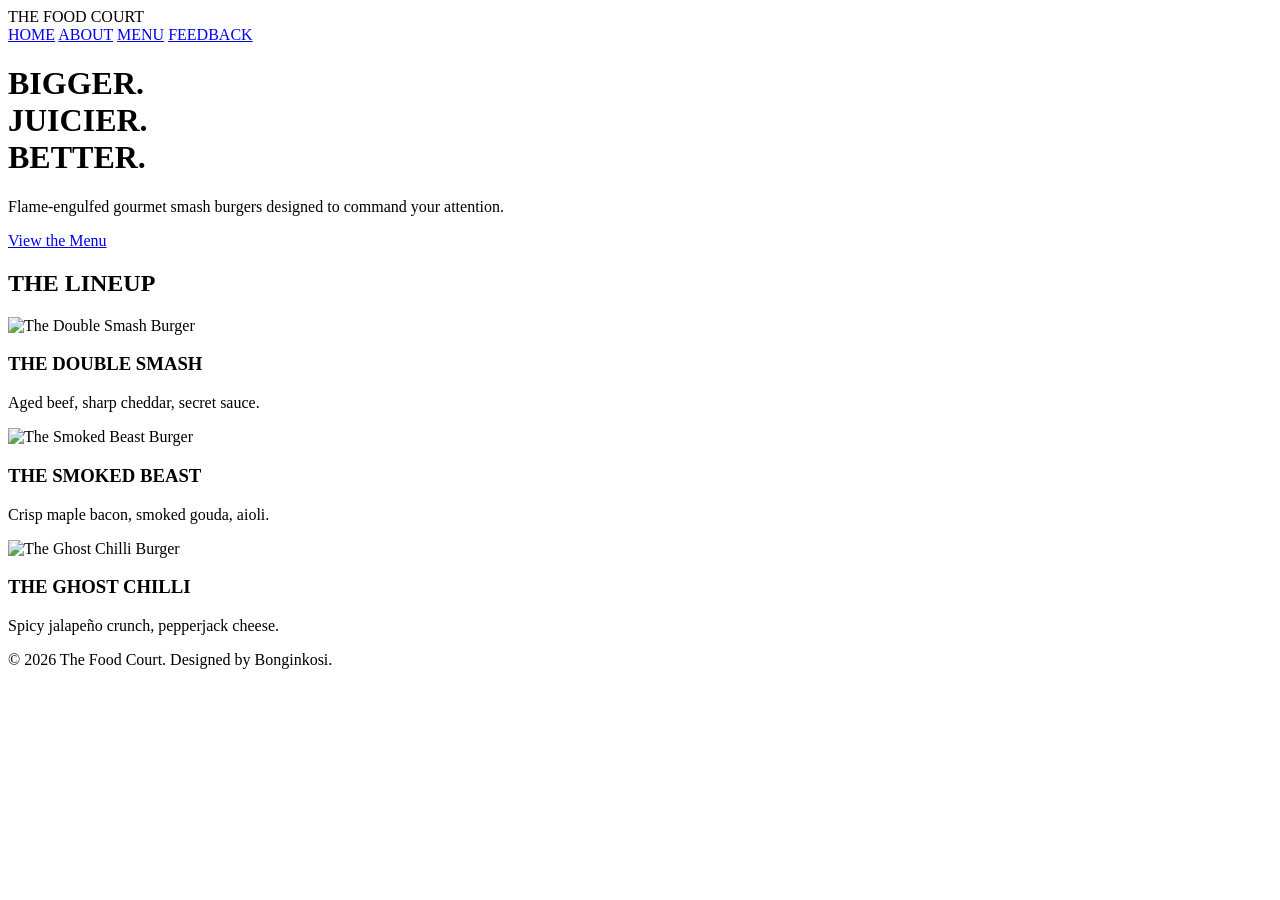
==== index.html @ fcefb210 "initial commit" ====
<!DOCTYPE html>
<html lang="en">
<head>
    <meta charset="UTF-8">
    <meta name="viewport" content="width=device-width, initial-scale=1.0">
    <title>Bigger. Juicier. Better. | The Food Court</title>
    <!-- Importing premium modern fonts (Syne & Inter) -->
    <link rel="preconnect" href="https://googleapis.com">
    <link rel="preconnect" href="https://gstatic.com" crossorigin>
    <link href="https://googleapis.com/css2?family=Inter:wght@400;600&family=Syne:wght@800&display=swap" rel="stylesheet">
    <link rel="stylesheet" href="burger.css">
</head>
<body>

    <!-- Premium Clean Navbar -->
    <nav class="navbar">
        <div class="logo">THE FOOD COURT</div>
        <div class="nav-links">
            <a href="home.html" class="active">HOME</a>
            <a href="about.html">ABOUT</a>
            <a href="menu.html">MENU</a>
            <a href="feedback.html">FEEDBACK</a>
        </div>
    </nav>

    <!-- Ultra-Bold Hero Section with direct-fetch background image -->
    <header class="hero">
        <div class="hero-content">
            <h1>BIGGER.<br>JUICIER.<br><span class="highlight">BETTER.</span></h1>
            <p>Flame-engulfed gourmet smash burgers designed to command your attention.</p>
            <a href="menu.html" class="cta-btn">View the Menu</a>
        </div>
    </header>

    <!-- High-Impact Image Grid with direct-fetch images -->
    <main class="container">
        <section class="gallery-section">
            <h2 class="section-title">THE LINEUP</h2>
            <div class="burger-grid">
                
                <div class="burger-card">
                    <div class="img-wrapper">
                        <!-- Direct web link for The Double Smash -->
                        <img src="https://unsplash.com" alt="The Double Smash Burger">
                    </div>
                    <div class="card-info">
                        <h3>THE DOUBLE SMASH</h3>
                        <p>Aged beef, sharp cheddar, secret sauce.</p>
                    </div>
                </div>
                
                <div class="burger-card">
                    <div class="img-wrapper">
                        <!-- Direct web link for The Smoked Beast -->
                        <img src="https://unsplash.com" alt="The Smoked Beast Burger">
                    </div>
                    <div class="card-info">
                        <h3>THE SMOKED BEAST</h3>
                        <p>Crisp maple bacon, smoked gouda, aioli.</p>
                    </div>
                </div>
                
                <div class="burger-card">
                    <div class="img-wrapper">
                        <!-- Direct web link for The Ghost Chilli -->
                        <img src="https://unsplash.com" alt="The Ghost Chilli Burger">
                    </div>
                    <div class="card-info">
                        <h3>THE GHOST CHILLI</h3>
                        <p>Spicy jalapeño crunch, pepperjack cheese.</p>
                    </div>
                </div>

            </div>
        </section>
    </main>

    <footer>
        <p>&copy; 2026 The Food Court. Designed by Bonginkosi.</p>
    </footer>

</body>
</html>
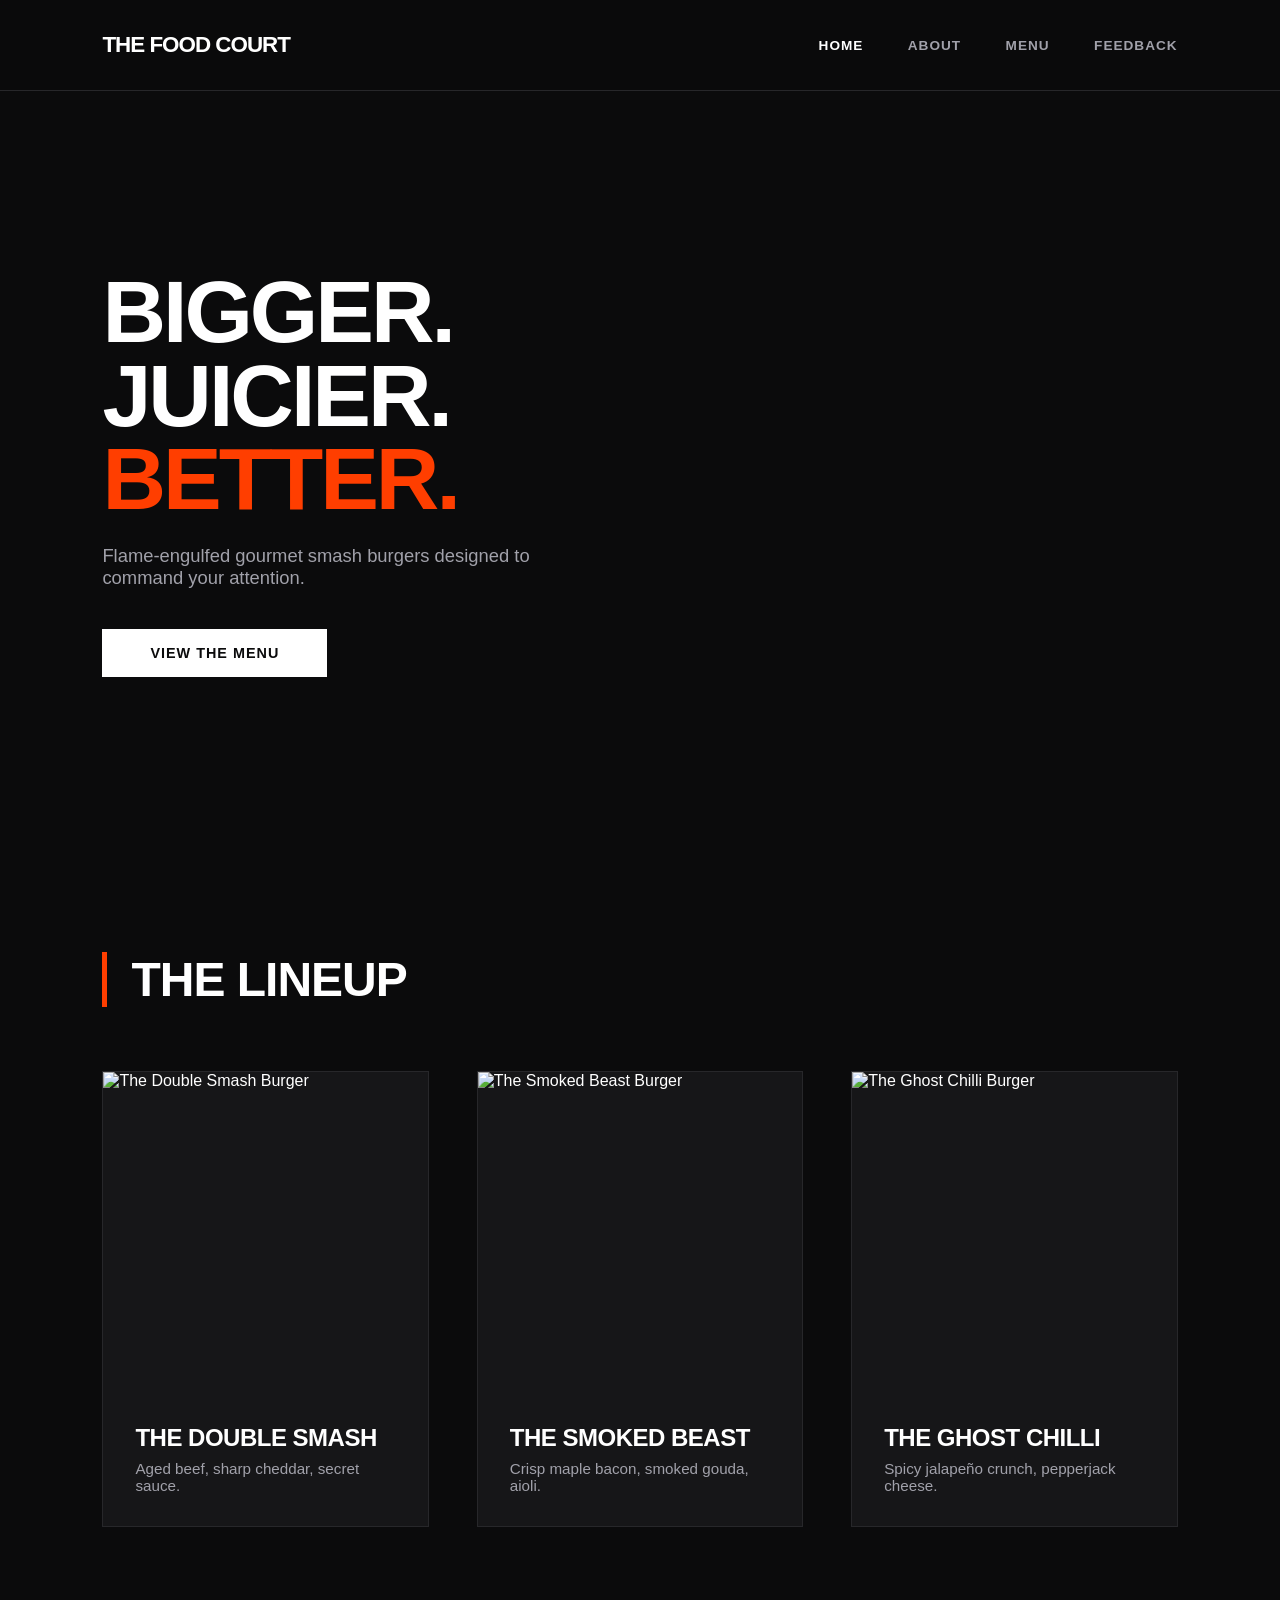
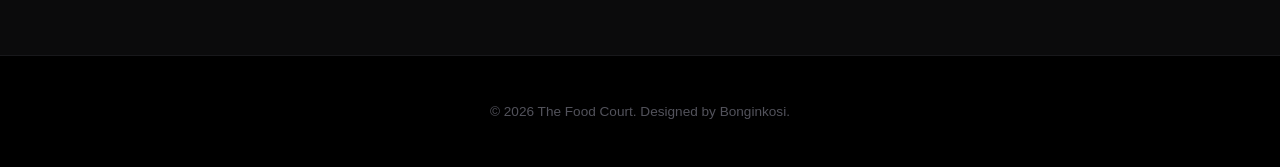
==== commit 541ec5d3: "changedburger.css" ====
--- a/index.html
+++ b/index.html
@@ -8,7 +8,7 @@
     <link rel="preconnect" href="https://googleapis.com">
     <link rel="preconnect" href="https://gstatic.com" crossorigin>
     <link href="https://googleapis.com/css2?family=Inter:wght@400;600&family=Syne:wght@800&display=swap" rel="stylesheet">
-    <link rel="stylesheet" href="burger.css">
+    <link rel="stylesheet" href="index.css">
 </head>
 <body>
 
@@ -81,4 +81,3 @@
 
 </body>
 </html>
-
--- a/index.css
+++ b/index.css
@@ -0,0 +1,194 @@
+/* --- Design Framework Settings --- */
+:root {
+    --primary-fire: #ff3e00;     /* Intense Neon Red-Orange */
+    --pitch-black: #0b0b0c;      /* Immersive Dark Background */
+    --card-gray: #161618;        /* Matte Dark Surface */
+    --text-white: #ffffff;
+    --text-muted: #a1a1aa;
+    --font-display: 'Syne', sans-serif; /* Massive, modern structural font */
+    --font-body: 'Inter', sans-serif;     /* Clean, neutral geometric font */
+}
+
+/* --- Base Reset --- */
+* {
+    margin: 0;
+    padding: 0;
+    box-sizing: border-box;
+}
+
+body {
+    font-family: var(--font-body);
+    background-color: var(--pitch-black);
+    color: var(--text-white);
+    overflow-x: hidden;
+    -webkit-font-smoothing: antialiased;
+}
+
+/* --- Clean Modern Navigation --- */
+.navbar {
+    display: flex;
+    justify-content: space-between;
+    align-items: center;
+    padding: 2rem 8%;
+    background-color: rgba(11, 11, 12, 0.95);
+    backdrop-filter: blur(10px);
+    position: sticky;
+    top: 0;
+    z-index: 1000;
+    border-bottom: 1px solid #27272a;
+}
+
+.navbar .logo {
+    font-family: var(--font-display);
+    font-size: 1.4rem;
+    font-weight: 800;
+    letter-spacing: -1px;
+}
+
+.nav-links a {
+    color: var(--text-muted);
+    text-decoration: none;
+    font-weight: 600;
+    font-size: 0.85rem;
+    margin-left: 2.5rem;
+    letter-spacing: 1px;
+    transition: color 0.2s ease;
+}
+
+.nav-links a:hover, .nav-links a.active {
+    color: var(--text-white);
+}
+
+/* --- High-Impact Hero Layout (Direct Web Fetch Image) --- */
+.hero {
+    background: linear-gradient(to right, rgba(11, 11, 12, 0.9) 40%, rgba(11, 11, 12, 0.3)), 
+                url('https://unsplash.com') no-repeat center center/cover;
+    height: 85vh;
+    display: flex;
+    align-items: center;
+    padding: 0 8%;
+}
+
+.hero-content {
+    max-width: 650px;
+    text-align: left;
+}
+
+.hero-content h1 {
+    font-family: var(--font-display);
+    font-size: 5.5rem;
+    line-height: 0.95;
+    font-weight: 800;
+    letter-spacing: -3px;
+    margin-bottom: 1.5rem;
+}
+
+.hero-content .highlight {
+    color: var(--primary-fire);
+}
+
+.hero-content p {
+    font-size: 1.15rem;
+    color: var(--text-muted);
+    margin-bottom: 2.5rem;
+    max-width: 500px;
+}
+
+.cta-btn {
+    display: inline-block;
+    background-color: var(--text-white);
+    color: var(--pitch-black);
+    padding: 1rem 3rem;
+    text-decoration: none;
+    font-weight: 600;
+    text-transform: uppercase;
+    font-size: 0.9rem;
+    letter-spacing: 1px;
+    transition: background-color 0.2s ease, transform 0.2s ease;
+}
+
+.cta-btn:hover {
+    background-color: var(--primary-fire);
+    color: var(--text-white);
+    transform: translateY(-2px);
+}
+
+/* --- Content & Product Grid --- */
+.container {
+    padding: 6rem 8% 8rem 8%;
+}
+
+.section-title {
+    font-family: var(--font-display);
+    font-size: 3rem;
+    font-weight: 800;
+    letter-spacing: -1px;
+    margin-bottom: 4rem;
+    text-align: left;
+    border-left: 5px solid var(--primary-fire);
+    padding-left: 1.5rem;
+}
+
+.burger-grid {
+    display: grid;
+    grid-template-columns: repeat(auto-fit, minmax(300px, 1fr));
+    gap: 3rem;
+}
+
+.burger-card {
+    background-color: var(--card-gray);
+    border: 1px solid #27272a;
+    overflow: hidden;
+    transition: transform 0.3s cubic-bezier(0.25, 1, 0.5, 1), border-color 0.3s ease;
+}
+
+.burger-card:hover {
+    transform: translateY(-10px);
+    border-color: var(--primary-fire);
+}
+
+/* Image zoom viewport wrapper */
+.img-wrapper {
+    width: 100%;
+    height: 320px;
+    overflow: hidden;
+}
+
+.burger-card img {
+    width: 100%;
+    height: 100%;
+    object-fit: cover;
+    transition: transform 0.5s ease;
+}
+
+.burger-card:hover img {
+    transform: scale(1.08);
+}
+
+.card-info {
+    padding: 2rem;
+}
+
+.burger-card h3 {
+    font-family: var(--font-display);
+    font-size: 1.5rem;
+    font-weight: 800;
+    margin-bottom: 0.5rem;
+    letter-spacing: -0.5px;
+}
+
+.burger-card p {
+    color: var(--text-muted);
+    font-size: 0.95rem;
+}
+
+/* --- Dark Minimal Footer --- */
+footer {
+    background-color: #000;
+    text-align: center;
+    padding: 3rem;
+    font-size: 0.85rem;
+    color: #52525b;
+    border-top: 1px solid #18181b;
+}
+
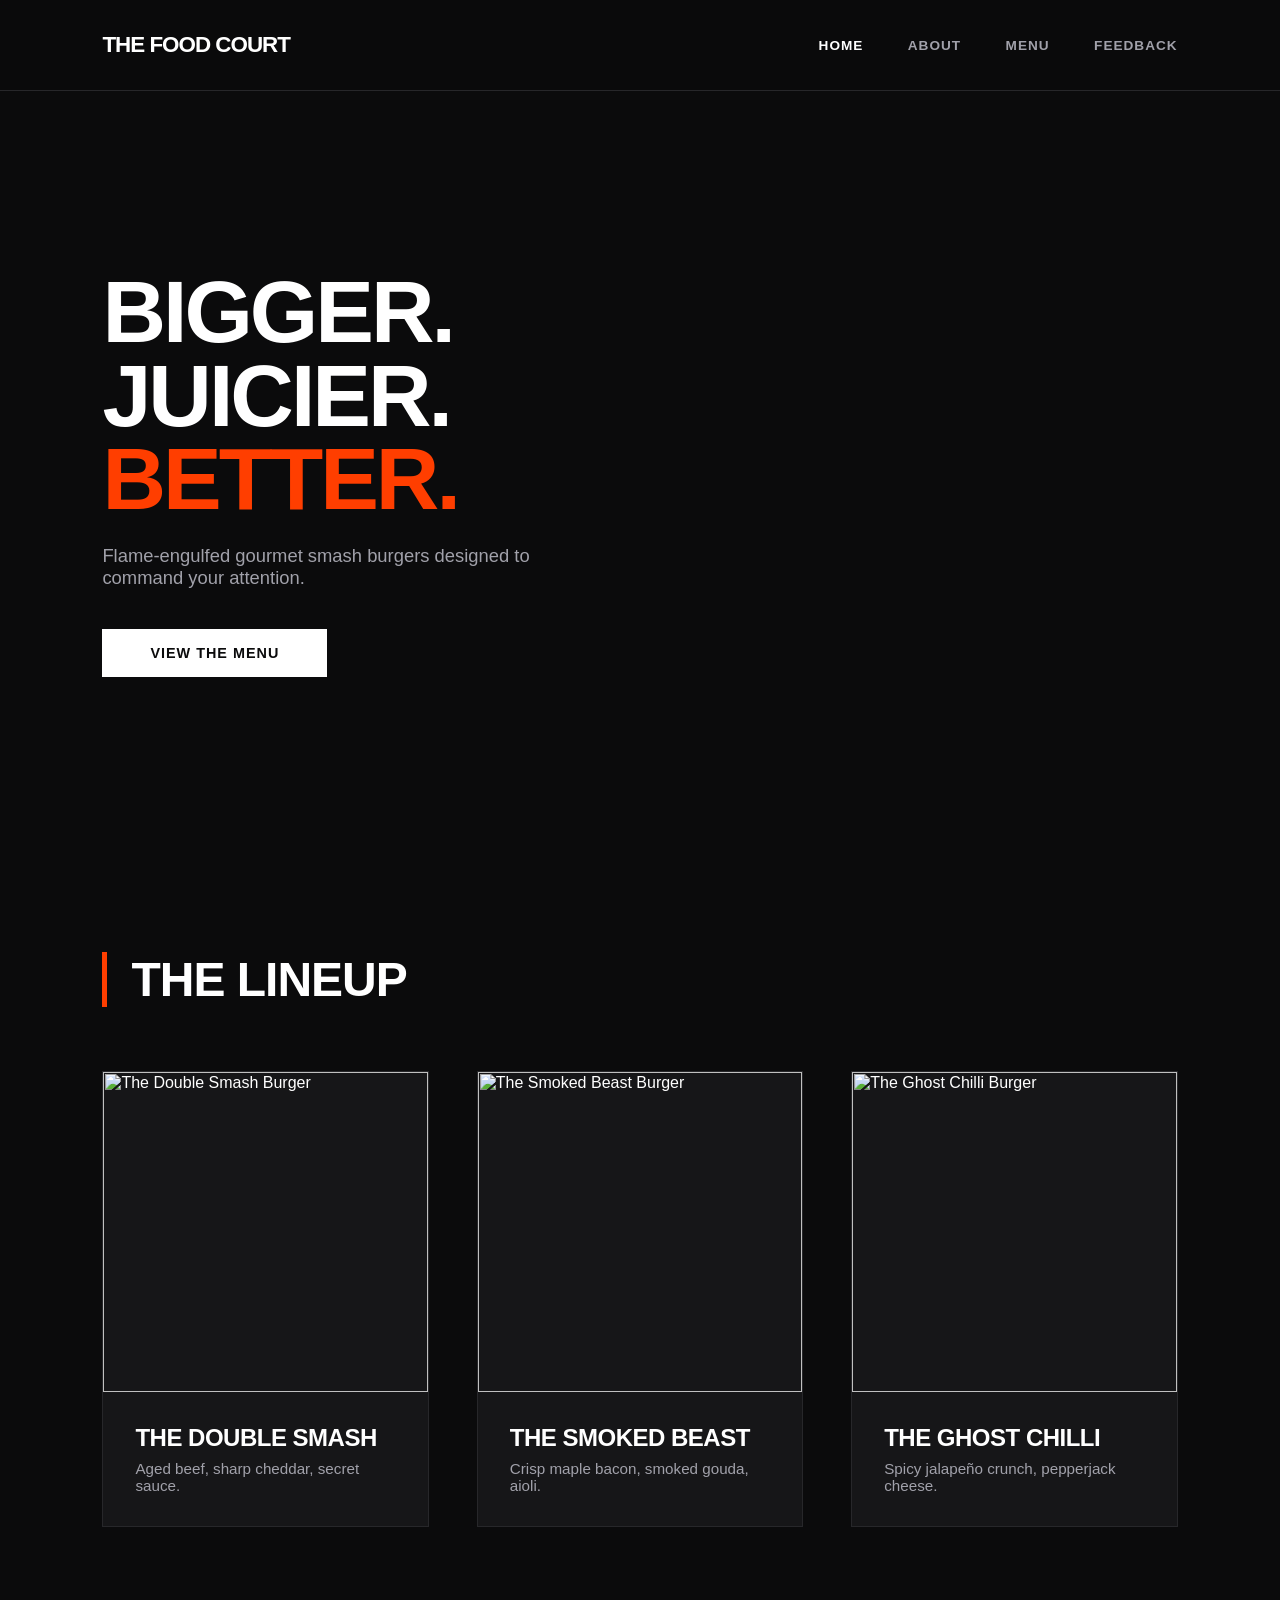
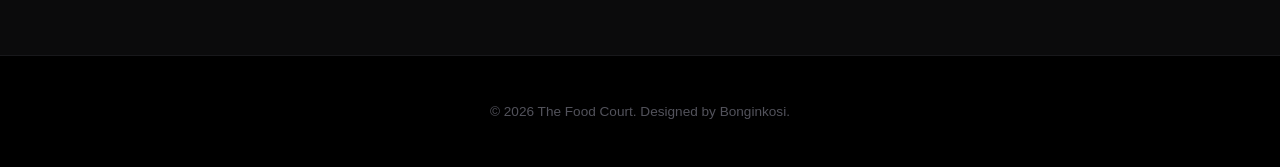
==== commit a98dca12: "fixed the home page" ====
--- a/index.html
+++ b/index.html
@@ -1,4 +1,4 @@
-<!DOCTYPE html>
+<!DOCTYPE htmlu>
 <html lang="en">
 <head>
     <meta charset="UTF-8">
@@ -16,7 +16,7 @@
     <nav class="navbar">
         <div class="logo">THE FOOD COURT</div>
         <div class="nav-links">
-            <a href="home.html" class="active">HOME</a>
+            <a href="index.html" class="active">HOME</a>
             <a href="about.html">ABOUT</a>
             <a href="menu.html">MENU</a>
             <a href="feedback.html">FEEDBACK</a>
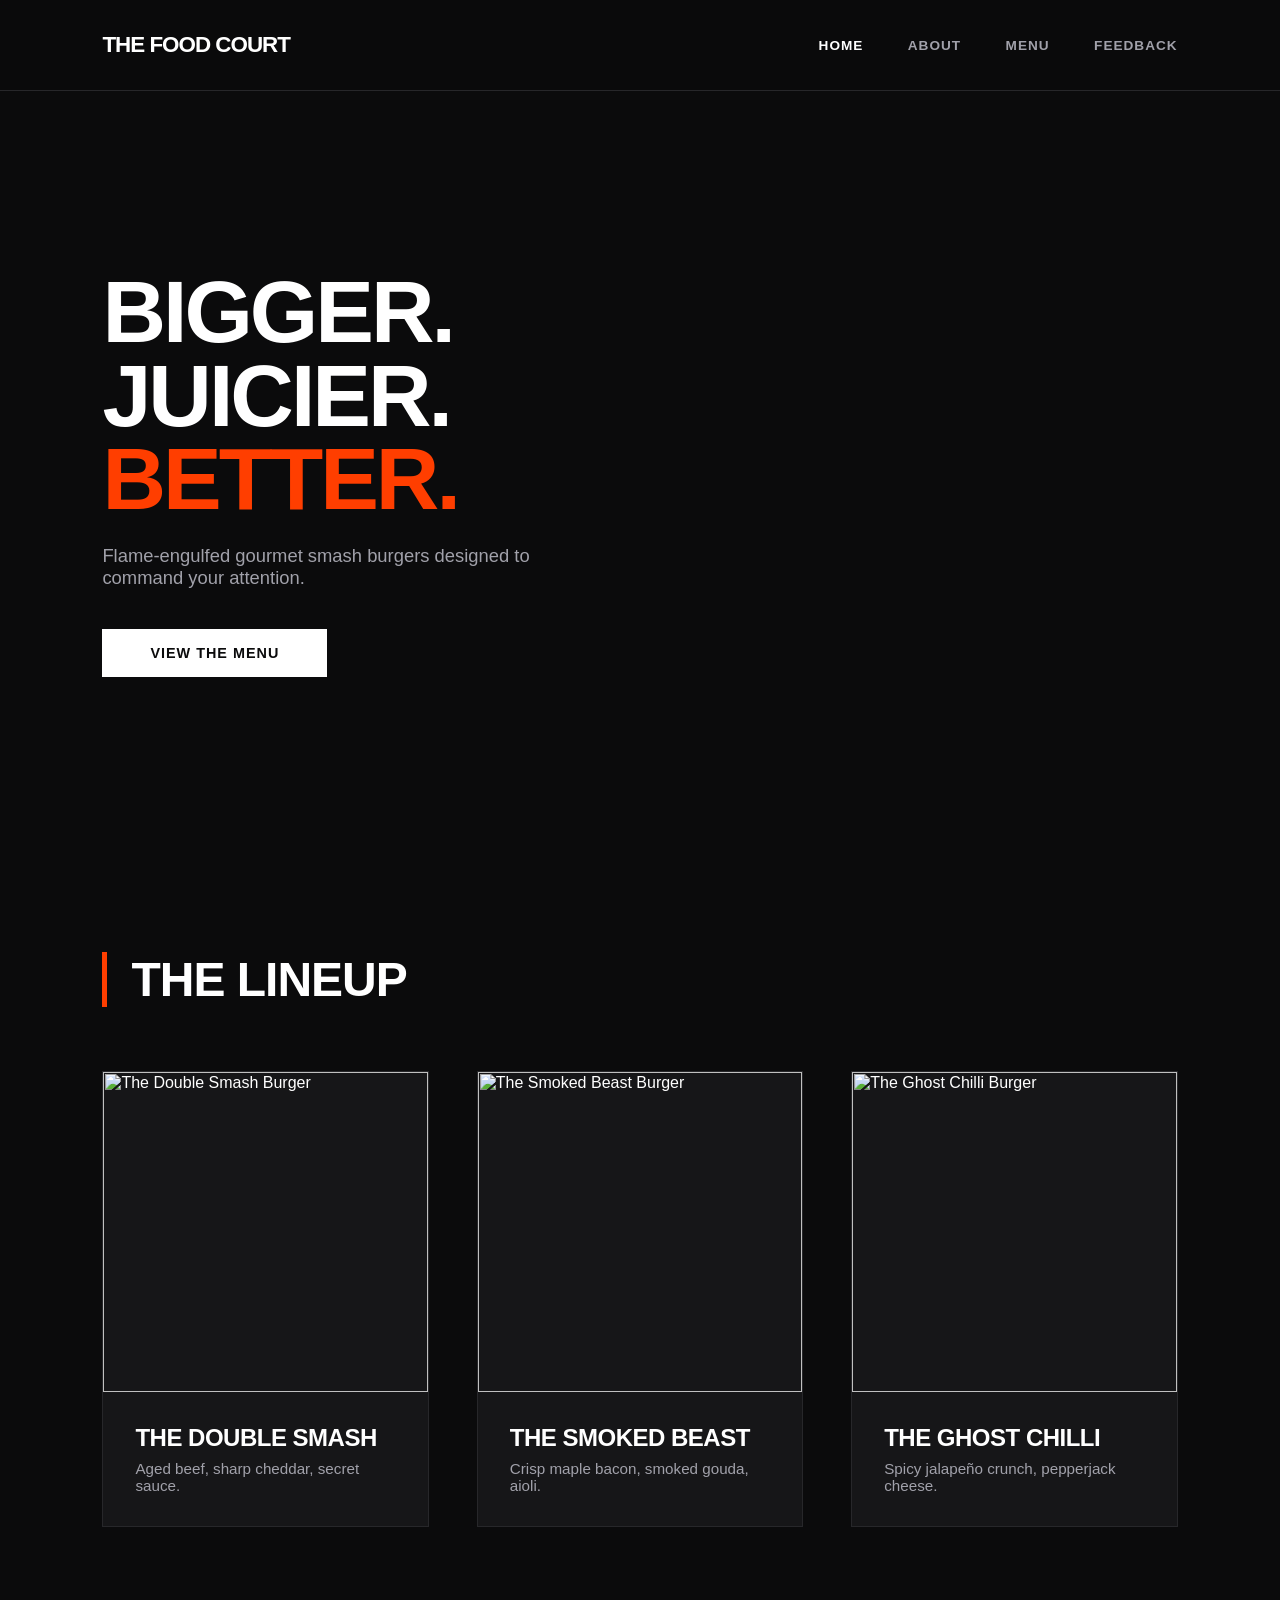
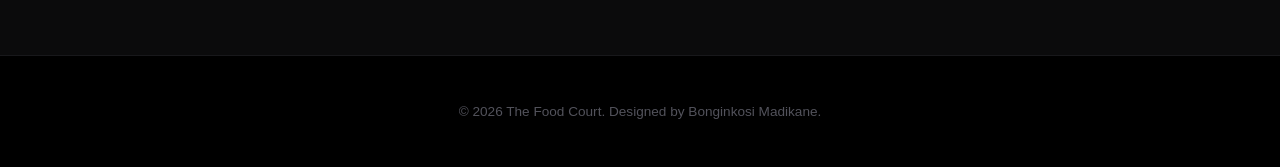
==== commit 46f11200: "surname" ====
--- a/index.html
+++ b/index.html
@@ -41,7 +41,7 @@
                 <div class="burger-card">
                     <div class="img-wrapper">
                         <!-- Direct web link for The Double Smash -->
-                        <img src="https://unsplash.com" alt="The Double Smash Burger">
+                        <img src="https://images.unsplash.com/photo-1568901346375-23c9450c58cd?auto=format&fit=crop&w=900&q=80" alt="The Double Smash Burger">
                     </div>
                     <div class="card-info">
                         <h3>THE DOUBLE SMASH</h3>
@@ -52,7 +52,7 @@
                 <div class="burger-card">
                     <div class="img-wrapper">
                         <!-- Direct web link for The Smoked Beast -->
-                        <img src="https://unsplash.com" alt="The Smoked Beast Burger">
+                        <img src="https://images.unsplash.com/photo-1648221410814-9d45c9ab144b?auto=format&fit=crop&w=900&q=80" alt="The Smoked Beast Burger">
                     </div>
                     <div class="card-info">
                         <h3>THE SMOKED BEAST</h3>
@@ -63,7 +63,7 @@
                 <div class="burger-card">
                     <div class="img-wrapper">
                         <!-- Direct web link for The Ghost Chilli -->
-                        <img src="https://unsplash.com" alt="The Ghost Chilli Burger">
+                        <img src="https://images.unsplash.com/photo-1582754544110-2e2edf5f32b6?auto=format&fit=crop&w=900&q=80" alt="The Ghost Chilli Burger">
                     </div>
                     <div class="card-info">
                         <h3>THE GHOST CHILLI</h3>
@@ -76,7 +76,7 @@
     </main>
 
     <footer>
-        <p>&copy; 2026 The Food Court. Designed by Bonginkosi.</p>
+        <p>&copy; 2026 The Food Court. Designed by Bonginkosi  Madikane.</p>
     </footer>
 
 </body>
